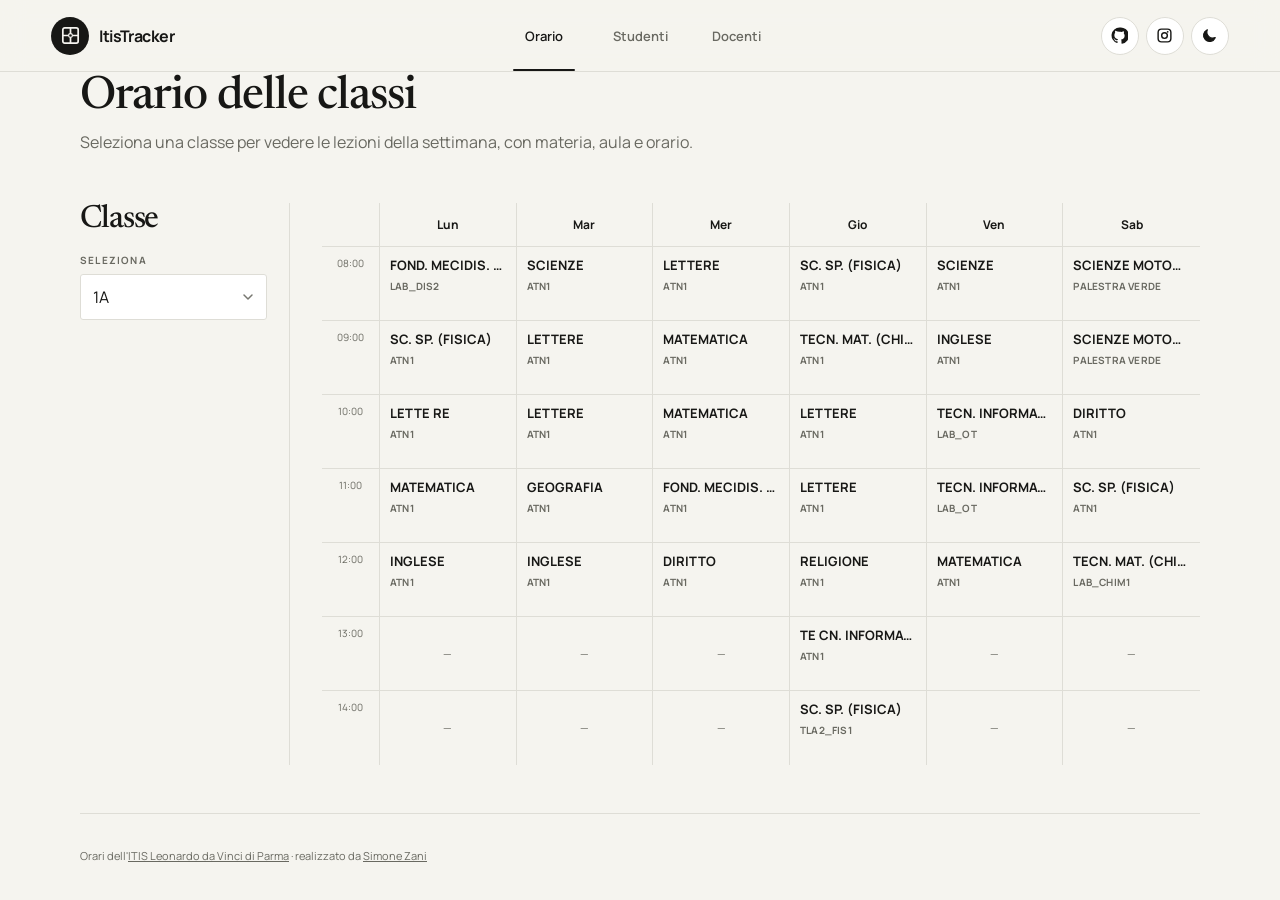
==== index.html @ 4cd71fd3 "Correggi il sito della scuola e ripristina le animazioni" ====
<!doctype html>
<html lang="it">
<head>
  <meta charset="utf-8">
  <meta name="viewport" content="width=device-width, initial-scale=1">
  <meta name="theme-color" content="#f5f4ef">
  <title>ItisTracker — Orari classi ITIS Parma</title>
  <meta name="description" content="ItisTracker: orari online dell'ITIS Leonardo da Vinci di Parma. Consulta l'orario settimanale di qualsiasi classe, con materia, aula e orario.">
  <meta name="keywords" content="ItisTracker, ITIS Parma, ITIS Leonardo da Vinci Parma, orari scolastici Parma, orario classi, studenti, docenti">
  <link rel="canonical" href="https://itis.simocode.xyz/">
  <meta property="og:type" content="website">
  <meta property="og:site_name" content="ItisTracker">
  <meta property="og:locale" content="it_IT">
  <meta property="og:title" content="ItisTracker — Orari classi ITIS Parma">
  <meta property="og:description" content="ItisTracker: orari online dell'ITIS Leonardo da Vinci di Parma. Consulta l'orario settimanale di qualsiasi classe, con materia, aula e orario.">
  <meta property="og:url" content="https://itis.simocode.xyz/">
  <meta name="twitter:card" content="summary">
  <meta name="twitter:title" content="ItisTracker — Orari classi ITIS Parma">
  <meta name="twitter:description" content="ItisTracker: orari online dell'ITIS Leonardo da Vinci di Parma. Consulta l'orario settimanale di qualsiasi classe, con materia, aula e orario.">
  <link rel="preconnect" href="https://fonts.googleapis.com">
  <link rel="preconnect" href="https://fonts.gstatic.com" crossorigin>
  <link href="https://fonts.googleapis.com/css2?family=Manrope:wght@400;500;600;700&family=Newsreader:opsz,wght@6..72,500&display=swap" rel="stylesheet">
  <link rel="icon" href="data:image/svg+xml,%3Csvg xmlns='http://www.w3.org/2000/svg' viewBox='0 0 64 64'%3E%3Crect width='64' height='64' rx='32' fill='%23171715'/%3E%3Crect x='16' y='16' width='32' height='32' rx='4' fill='none' stroke='%23fff' stroke-width='4'/%3E%3Cpath d='M16 32h32M32 16v32' stroke='%23fff' stroke-width='4'/%3E%3Ccircle cx='32' cy='32' r='4' fill='%23171715' stroke='%23fff' stroke-width='3'/%3E%3C/svg%3E">
  <link rel="stylesheet" href="/css/style.css">
  <script type="application/ld+json">{"@context": "https://schema.org", "@type": "WebSite", "name": "ItisTracker", "url": "https://itis.simocode.xyz/", "description": "Orari online dell'ITIS Leonardo da Vinci di Parma: classi, studenti e docenti.", "inLanguage": "it", "publisher": {"@type": "EducationalOrganization", "name": "ITIS Leonardo da Vinci", "address": {"@type": "PostalAddress", "addressLocality": "Parma", "addressCountry": "IT"}}}</script>
</head>
<body data-page="orario">  <header class="masthead">
    <a class="brand" href="/" aria-label="ItisTracker, inizio">
      <span class="brand-mark" aria-hidden="true"><svg viewBox="0 0 24 24" fill="none" aria-hidden="true">
          <rect x="4" y="4" width="16" height="16" rx="2" stroke-width="1.8"/>
          <path d="M4 12h16M12 4v16" stroke-width="1.8"/>
          <circle cx="12" cy="12" r="2" fill="var(--ink)" stroke="var(--bg)" stroke-width="1.2"/>
        </svg></span>
      <span class="brand-name">ItisTracker</span>
    </a>
    <nav class="nav" aria-label="Navigazione principale">
      <a href="/orario/" aria-current="page">Orario</a>
      <a href="/studenti/">Studenti</a>
      <a href="/docenti/">Docenti</a>
    </nav>
    <div class="header-tools">
      <a class="icon-button" href="https://github.com/simossz" target="_blank" rel="noopener noreferrer" aria-label="GitHub simossz" title="GitHub"><svg viewBox="0 0 24 24" aria-hidden="true"><path d="M12 .7a11.3 11.3 0 0 0-3.57 22c.57.1.78-.24.78-.54v-2.1c-3.18.69-3.85-1.35-3.85-1.35-.52-1.32-1.27-1.67-1.27-1.67-1.04-.71.08-.7.08-.7 1.15.08 1.75 1.18 1.75 1.18 1.02 1.75 2.67 1.24 3.32.95.1-.74.4-1.24.72-1.53-2.54-.29-5.21-1.27-5.21-5.65 0-1.25.44-2.27 1.17-3.07-.12-.29-.51-1.45.11-3.02 0 0 .96-.31 3.12 1.17A10.9 10.9 0 0 1 12 6.78c.97 0 1.94.13 2.85.38 2.16-1.48 3.12-1.17 3.12-1.17.62 1.57.23 2.73.11 3.02.73.8 1.17 1.82 1.17 3.07 0 4.39-2.68 5.36-5.23 5.64.41.36.78 1.06.78 2.14v3.17c0 .3.21.65.79.54A11.3 11.3 0 0 0 12 .7Z"/></svg></a>
    <a class="icon-button" href="https://instagram.com/21.simooo" target="_blank" rel="noopener noreferrer" aria-label="Instagram 21.simooo" title="Instagram"><svg viewBox="0 0 24 24" aria-hidden="true"><path d="M7.8 2h8.4A5.8 5.8 0 0 1 22 7.8v8.4a5.8 5.8 0 0 1-5.8 5.8H7.8A5.8 5.8 0 0 1 2 16.2V7.8A5.8 5.8 0 0 1 7.8 2Zm-.2 2A3.6 3.6 0 0 0 4 7.6v8.8A3.6 3.6 0 0 0 7.6 20h8.8a3.6 3.6 0 0 0 3.6-3.6V7.6A3.6 3.6 0 0 0 16.4 4H7.6Zm8.9 1.5a1.25 1.25 0 1 1 0 2.5 1.25 1.25 0 0 1 0-2.5ZM12 7a5 5 0 1 1 0 10 5 5 0 0 1 0-10Zm0 2a3 3 0 1 0 0 6 3 3 0 0 0 0-6Z"/></svg></a>
      <button class="icon-button" id="theme-toggle" type="button" aria-label="Attiva tema scuro" title="Tema">
        <svg class="theme-icon" viewBox="0 0 24 24" fill="none" aria-hidden="true"></svg>
      </button>
    </div>
  </header>
  <div class="mobile-social" aria-label="Social">
    <a class="icon-button" href="https://github.com/simossz" target="_blank" rel="noopener noreferrer" aria-label="GitHub simossz" title="GitHub"><svg viewBox="0 0 24 24" aria-hidden="true"><path d="M12 .7a11.3 11.3 0 0 0-3.57 22c.57.1.78-.24.78-.54v-2.1c-3.18.69-3.85-1.35-3.85-1.35-.52-1.32-1.27-1.67-1.27-1.67-1.04-.71.08-.7.08-.7 1.15.08 1.75 1.18 1.75 1.18 1.02 1.75 2.67 1.24 3.32.95.1-.74.4-1.24.72-1.53-2.54-.29-5.21-1.27-5.21-5.65 0-1.25.44-2.27 1.17-3.07-.12-.29-.51-1.45.11-3.02 0 0 .96-.31 3.12 1.17A10.9 10.9 0 0 1 12 6.78c.97 0 1.94.13 2.85.38 2.16-1.48 3.12-1.17 3.12-1.17.62 1.57.23 2.73.11 3.02.73.8 1.17 1.82 1.17 3.07 0 4.39-2.68 5.36-5.23 5.64.41.36.78 1.06.78 2.14v3.17c0 .3.21.65.79.54A11.3 11.3 0 0 0 12 .7Z"/></svg></a>
    <a class="icon-button" href="https://instagram.com/21.simooo" target="_blank" rel="noopener noreferrer" aria-label="Instagram 21.simooo" title="Instagram"><svg viewBox="0 0 24 24" aria-hidden="true"><path d="M7.8 2h8.4A5.8 5.8 0 0 1 22 7.8v8.4a5.8 5.8 0 0 1-5.8 5.8H7.8A5.8 5.8 0 0 1 2 16.2V7.8A5.8 5.8 0 0 1 7.8 2Zm-.2 2A3.6 3.6 0 0 0 4 7.6v8.8A3.6 3.6 0 0 0 7.6 20h8.8a3.6 3.6 0 0 0 3.6-3.6V7.6A3.6 3.6 0 0 0 16.4 4H7.6Zm8.9 1.5a1.25 1.25 0 1 1 0 2.5 1.25 1.25 0 0 1 0-2.5ZM12 7a5 5 0 1 1 0 10 5 5 0 0 1 0-10Zm0 2a3 3 0 1 0 0 6 3 3 0 0 0 0-6Z"/></svg></a>
  </div>

  <main id="main">
    <section class="page-head">
      <h1>Orario delle classi</h1>
      <p>Seleziona una classe per vedere le lezioni della settimana, con materia, aula e orario.</p>
    </section>
    <section class="view active" id="class-view">
      <div class="workspace">
        <aside class="side">
          <h2>Classe</h2>
          <div class="field"><label for="class-select">Seleziona</label><select id="class-select" disabled><option>Caricamento…</option></select></div>
        </aside>
        <div class="content" id="schedule-wrap"><div class="empty">Caricamento orario…</div></div>
      </div>
    </section>
  </main>

  <footer>
    <span>Orari dell'<a href="https://itis.pr.it/" target="_blank" rel="noopener noreferrer">ITIS Leonardo da Vinci di Parma</a> · realizzato da <a href="https://github.com/simossz" target="_blank" rel="noopener noreferrer">Simone Zani</a></span>
  </footer>
  <script src="/js/app.js"></script>
</body>
</html>
---- css/style.css ----
:root {
      --bg: #f5f4ef;
      --paper: #fff;
      --ink: #171715;
      --muted: #696961;
      --line: #deddd6;
      --soft: #efeee8;
      --accent: #171715;
      --header: rgba(245,244,239,.94);
    }
    [data-theme="dark"] {
      --bg: #191918;
      --paper: #20201e;
      --ink: #f2f1ea;
      --muted: #aaa99f;
      --line: #3f3f3a;
      --soft: #292926;
      --accent: #f2f1ea;
      --header: rgba(25,25,24,.94);
    }
    * { box-sizing: border-box; }
    html {
      scroll-behavior: smooth;
      scrollbar-width: thin;
      scrollbar-color: var(--ink) var(--soft);
    }
    html.theme-changing,
    html.theme-changing *,
    html.theme-changing *::before,
    html.theme-changing *::after {
      transition-duration: .45s !important;
      transition-timing-function: cubic-bezier(.22, 1, .36, 1) !important;
    }
    ::view-transition-old(root),
    ::view-transition-new(root) {
      animation-duration: .45s;
      animation-timing-function: cubic-bezier(.22, 1, .36, 1);
    }
    ::view-transition-old(root) { animation-name: theme-out; }
    ::view-transition-new(root) { animation-name: theme-in; }
    @keyframes theme-out {
      to { opacity: 0; }
    }
    @keyframes theme-in {
      from { opacity: 0; filter: saturate(.9); }
      to { opacity: 1; filter: saturate(1); }
    }
    html::-webkit-scrollbar { width: 10px; height: 10px; }
    html::-webkit-scrollbar-track { background: var(--soft); }
    html::-webkit-scrollbar-thumb {
      min-height: 44px;
      border: 3px solid var(--soft);
      border-radius: 999px;
      background: var(--ink);
    }
    html::-webkit-scrollbar-thumb:hover { background: var(--muted); }
    body {
      min-width: 320px;
      margin: 0;
      background: var(--bg);
      color: var(--ink);
      font-family: "Manrope", "Segoe UI", sans-serif;
    }
    button, input, select { font: inherit; }
    button, select { cursor: pointer; }
    a { color: inherit; }
    :focus-visible { outline: 2px solid var(--accent); outline-offset: 3px; }
    .sr-only {
      position: absolute !important;
      width: 1px;
      height: 1px;
      padding: 0;
      margin: -1px;
      overflow: hidden;
      clip: rect(0, 0, 0, 0);
      white-space: nowrap;
      border: 0;
    }

    .masthead {
      height: 72px;
      display: grid;
      grid-template-columns: 210px 1fr 210px;
      align-items: center;
      padding: 0 clamp(18px, 4vw, 64px);
      border-bottom: 1px solid var(--line);
      background: var(--header);
      position: sticky;
      top: 0;
      z-index: 20;
      backdrop-filter: blur(12px);
    }
    .brand {
      display: inline-flex;
      align-items: center;
      gap: 10px;
      width: fit-content;
      text-decoration: none;
      font-weight: 700;
      letter-spacing: -.035em;
    }
    .brand-mark {
      width: 38px;
      height: 38px;
      display: grid;
      place-items: center;
      border-radius: 50%;
      background: var(--ink);
      color: var(--bg);
      transition: transform .35s cubic-bezier(.22, 1, .36, 1),
                  background-color .35s ease,
                  color .35s ease;
    }
    .brand-mark svg {
      width: 23px;
      height: 23px;
      stroke: var(--bg);
    }
    .brand:hover .brand-mark {
      transform: rotate(-8deg) scale(1.04);
    }
    .nav {
      height: 100%;
      display: flex;
      justify-self: center;
      align-items: stretch;
    }
    .nav a,
    .nav button {
      min-width: 96px;
      border: 0;
      background: transparent;
      color: var(--muted);
      font-size: 13px;
      font-weight: 600;
      position: relative;
      transition: color .24s ease,
                  background .24s ease,
                  transform .24s cubic-bezier(.22, 1, .36, 1);
    }
    .nav a {
      display: flex;
      align-items: center;
      justify-content: center;
      text-decoration: none;
    }
    .nav a::after,
    .nav button::after {
      content: "";
      position: absolute;
      left: 18%;
      right: 18%;
      bottom: 0;
      height: 2px;
      border-radius: 999px;
      background: var(--accent);
      transform: scaleX(0);
      transform-origin: center;
      transition: transform .32s cubic-bezier(.22, 1, .36, 1);
    }
    .nav a:hover,
    .nav button:hover {
      color: var(--ink);
      background: var(--soft);
      transform: translateY(-1px);
    }
    .nav a[aria-current="page"],
    .nav button.active {
      color: var(--ink);
    }
    .nav a[aria-current="page"]::after,
    .nav button.active::after {
      transform: scaleX(1);
    }
    .header-tools {
      justify-self: end;
      display: flex;
      gap: 7px;
    }
    .mobile-social { display: none; }
    .icon-button {
      width: 38px;
      height: 38px;
      display: grid;
      place-items: center;
      border: 1px solid var(--line);
      border-radius: 50%;
      background: var(--paper);
      color: var(--ink);
      text-decoration: none;
      transition: transform .18s ease, border-color .18s ease;
    }
    .icon-button:hover { transform: translateY(-2px); border-color: var(--ink); }
    .icon-button svg { width: 17px; height: 17px; fill: currentColor; }
    #theme-toggle {
      overflow: hidden;
      font-size: 16px;
      transition: background-color .35s ease,
                  border-color .35s ease,
                  color .35s ease;
    }
    [data-theme="dark"] body { color-scheme: dark; }
    [data-theme="dark"] .nav a[aria-current="page"],
    [data-theme="dark"] .nav button.active { background: var(--soft); }
    [data-theme="dark"] select {
      background-image: url("data:image/svg+xml,%3Csvg xmlns='http://www.w3.org/2000/svg' width='12' height='12' viewBox='0 0 12 12'%3E%3Cpath d='M2 4l4 4 4-4' fill='none' stroke='%23aaa99f' stroke-width='1.5' stroke-linecap='round' stroke-linejoin='round'/%3E%3C/svg%3E");
    }

    main {
      width: min(1120px, calc(100% - 48px));
      margin: 0 auto;
    }
    .intro {
      display: none;
    }
    .intro-kicker {
      color: var(--muted);
      font-size: 11px;
      font-weight: 700;
      letter-spacing: .14em;
      text-transform: uppercase;
    }
    h1 {
      margin: 6px 0 0;
      font-family: "Newsreader", Georgia, serif;
      font-size: clamp(46px, 7vw, 72px);
      line-height: .92;
      letter-spacing: -.055em;
      font-weight: 500;
    }

    .view { display: none; }
    .view.active {
      display: block;
      animation: view-in .42s cubic-bezier(.22, 1, .36, 1) both;
    }
    @keyframes view-in {
      from { opacity: 0; transform: translateY(10px); }
      to { opacity: 1; transform: translateY(0); }
    }
    .workspace {
      display: grid;
      grid-template-columns: 210px minmax(0, 1fr);
      gap: 32px;
      min-height: 480px;
      padding: 26px 0 48px;
    }
    .side {
      border-right: 1px solid var(--line);
      padding-right: 22px;
    }
    .side h2 {
      margin: 0 0 18px;
      font-family: "Newsreader", Georgia, serif;
      font-size: 32px;
      line-height: 1;
      font-weight: 500;
      letter-spacing: -.035em;
    }
    .field label {
      display: block;
      margin-bottom: 7px;
      color: var(--muted);
      font-size: 10px;
      font-weight: 700;
      letter-spacing: .12em;
      text-transform: uppercase;
    }
    select, input {
      width: 100%;
      height: 46px;
      border: 1px solid var(--line);
      border-radius: 3px;
      background: var(--paper);
      color: var(--ink);
      padding: 0 12px;
      outline: none;
    }
    select {
      appearance: none;
      -webkit-appearance: none;
      padding-right: 38px;
      background-image: url("data:image/svg+xml,%3Csvg xmlns='http://www.w3.org/2000/svg' width='12' height='12' viewBox='0 0 12 12'%3E%3Cpath d='M2 4l4 4 4-4' fill='none' stroke='%23777770' stroke-width='1.5' stroke-linecap='round' stroke-linejoin='round'/%3E%3C/svg%3E");
      background-repeat: no-repeat;
      background-position: right 12px center;
    }
    select:focus, input:focus { border-color: var(--ink); }
    select, input {
      transition: border-color .22s ease,
                  background-color .22s ease,
                  transform .22s cubic-bezier(.22, 1, .36, 1);
    }
    select:focus, input:focus {
      transform: translateY(-1px);
    }
    .content { min-width: 0; }

    .calendar-scroll {
      overflow-x: auto;
      background: transparent;
      scrollbar-width: none;
      -ms-overflow-style: none;
    }
    .calendar-scroll::-webkit-scrollbar { display: none; }
    .results::-webkit-scrollbar,
    .nav::-webkit-scrollbar { width: 8px; height: 8px; }
    .results::-webkit-scrollbar-track,
    .nav::-webkit-scrollbar-track { background: transparent; }
    .results::-webkit-scrollbar-thumb,
    .nav::-webkit-scrollbar-thumb {
      border: 2px solid transparent;
      border-radius: 999px;
      background: var(--ink);
      background-clip: padding-box;
    }
    .calendar-grid {
      min-width: 760px;
      display: grid;
      grid-template-columns: 58px repeat(6, minmax(116px, 1fr));
      --hour-height: 74px;
    }
    .calendar-head, .time-label, .calendar-cell {
      border-right: 1px solid var(--line);
      border-bottom: 1px solid var(--line);
    }
    .calendar-grid > :nth-child(7n) { border-right: 0; }
    .calendar-grid > :nth-last-child(-n + 7) { border-bottom: 0; }
    .calendar-head {
      min-height: 44px;
      display: grid;
      place-items: center;
      background: transparent;
      font-size: 12px;
      font-weight: 700;
    }
    .time-label {
      height: var(--hour-height);
      display: grid;
      place-items: start center;
      padding-top: 9px;
      color: var(--muted);
      font-size: 10px;
    }
    .calendar-cell {
      height: var(--hour-height);
      padding: 4px;
      position: relative;
      background: transparent;
    }
    .lesson {
      height: 100%;
      min-height: 66px;
      min-width: 0;
      display: flex;
      flex-direction: column;
      justify-content: flex-start;
      gap: 7px;
      padding: 7px 6px;
      border: 0;
      background: transparent;
      font-size: 11px;
      position: relative;
      cursor: default;
      animation: lesson-in .38s cubic-bezier(.22, 1, .36, 1) both;
    }
    @keyframes lesson-in {
      from { opacity: 0; transform: translateY(4px); }
      to { opacity: 1; transform: translateY(0); }
    }
    .lesson strong,
    .lesson small {
      display: block;
      min-width: 0;
      max-width: 100%;
      overflow: hidden;
      text-overflow: ellipsis;
      white-space: nowrap;
    }
    .lesson strong { font-size: 13px; line-height: 1.12; }
    .lesson small {
      color: var(--muted);
      font-size: 10px;
      font-weight: 700;
      letter-spacing: .02em;
    }
    .lesson span { margin-top: auto; color: var(--ink); font-size: 10px; opacity: .78; }
    .calendar-cell.empty-cell {
      display: grid;
      place-items: center;
      color: var(--muted);
      font-size: 11px;
    }
    .lesson::after {
      content: attr(data-detail);
      position: absolute;
      left: 50%;
      bottom: calc(100% + 8px);
      z-index: 20;
      width: max-content;
      max-width: 220px;
      transform: translate(-50%, 4px);
      border: 1px solid var(--line);
      border-radius: 3px;
      background: var(--ink);
      color: var(--bg);
      padding: 7px 9px;
      font-size: 10px;
      line-height: 1.35;
      text-align: center;
      opacity: 0;
      visibility: hidden;
      pointer-events: none;
      transition: opacity .16s ease, transform .16s ease, visibility .16s ease;
    }
    .lesson:hover::after,
    .lesson:focus-visible::after {
      opacity: 1;
      visibility: visible;
      transform: translate(-50%, 0);
    }

    .results {
      max-height: 520px;
      overflow-y: auto;
      border-top: 1px solid var(--line);
      scrollbar-width: thin;
      scrollbar-color: var(--ink) transparent;
    }
    .result-row {
      width: 100%;
      min-height: 54px;
      display: flex;
      align-items: center;
      justify-content: space-between;
      border: 0;
      border-bottom: 1px solid var(--line);
      background: transparent;
      color: var(--ink);
      padding: 8px 10px;
      text-align: left;
      transition: background .2s ease,
                  padding .28s cubic-bezier(.22, 1, .36, 1),
                  transform .28s cubic-bezier(.22, 1, .36, 1);
    }
    .result-row:hover, .result-row.active {
      background: var(--soft);
      padding-left: 16px;
      transform: translateX(2px);
    }
    .result-row small { color: var(--muted); font-size: 10px; }
    .result-row.result-enter {
      animation: result-in .32s cubic-bezier(.22, 1, .36, 1) both;
    }
    @keyframes result-in {
      from { opacity: 0; transform: translateX(-6px); }
      to { opacity: 1; transform: translateX(0); }
    }
    .empty { padding: 20px 10px; color: var(--muted); font-size: 13px; }
    .detail { margin-top: 20px; }
    .detail-head {
      display: grid;
      grid-template-columns: minmax(0, 1fr) auto auto;
      align-items: center;
      gap: 16px;
      padding-bottom: 12px;
      border-bottom: 1px solid var(--line);
    }
    .detail-head strong {
      font-family: "Newsreader", Georgia, serif;
      font-size: 30px;
      font-weight: 500;
    }
    .detail-head span { color: var(--muted); font-size: 12px; }
    .class-roster-toggle {
      border: 1px solid var(--line);
      border-radius: 3px;
      background: var(--paper);
      color: var(--ink);
      padding: 8px 10px;
      font-size: 11px;
      transition: background .2s ease, border-color .2s ease;
    }
    .student-roster-action {
      display: flex;
      justify-content: flex-end;
      margin-bottom: 14px;
    }
    .class-roster-toggle:hover {
      border-color: var(--ink);
      background: var(--soft);
    }
    .detail-body {
      padding-top: 14px;
      animation: detail-reveal .28s cubic-bezier(.22, 1, .36, 1) both;
    }
    @keyframes detail-reveal {
      from { opacity: 0; transform: translateY(5px); }
      to { opacity: 1; transform: translateY(0); }
    }
    .detail-body img { width: 100%; height: auto; }
    .class-roster {
      margin-bottom: 24px;
      padding: 16px;
      border: 1px solid var(--line);
      background: var(--paper);
    }
    .class-roster-head {
      display: flex;
      align-items: baseline;
      justify-content: space-between;
      gap: 12px;
      margin-bottom: 12px;
    }
    .class-roster-head strong {
      font-size: 13px;
      letter-spacing: .01em;
    }
    .class-roster-head span {
      color: var(--muted);
      font-size: 11px;
    }
    .class-roster-list {
      display: grid;
      grid-template-columns: repeat(auto-fit, minmax(180px, 1fr));
      gap: 1px 18px;
      margin: 0;
      padding: 0;
      list-style: none;
    }
    .class-roster-list li {
      padding: 8px 0;
      border-top: 1px solid var(--line);
      font-size: 12px;
    }

    .stats-grid {
      display: grid;
      grid-template-columns: repeat(4, 1fr);
      gap: 1px;
      background: var(--line);
      border: 1px solid var(--line);
    }
    .stat {
      min-height: 150px;
      display: flex;
      flex-direction: column;
      justify-content: space-between;
      background: var(--paper);
      padding: 18px;
    }
    .stat strong {
      font-family: "Newsreader", Georgia, serif;
      font-size: 48px;
      line-height: 1;
      font-weight: 500;
    }
    .stat span { color: var(--muted); font-size: 11px; }

    footer {
      width: min(1120px, calc(100% - 48px));
      min-height: 84px;
      margin: 0 auto;
      display: flex;
      align-items: center;
      justify-content: space-between;
      border-top: 1px solid var(--line);
      color: var(--muted);
      font-size: 11px;
    }

    @media (max-width: 850px) {
      .masthead {
        height: 68px;
        min-height: 68px;
        grid-template-columns: 44px minmax(0, 1fr) 44px;
        gap: 4px;
        padding: 8px 12px;
        backdrop-filter: none;
      }
      .brand { justify-self: start; }
      .brand-name { display: none; }
      .nav {
        grid-row: 1;
        grid-column: 2;
        height: 52px;
        width: 100%;
        justify-self: center;
        justify-content: center;
      }
      .nav a,
      .nav button {
        min-width: 0;
        width: auto;
        flex: 1 1 0;
        height: 52px;
        padding-inline: 4px;
        white-space: nowrap;
      }
      .header-tools {
        grid-row: 1;
        grid-column: 3;
        gap: 0;
      }
      .header-tools a.icon-button { display: none; }
      .mobile-social {
        position: fixed;
        right: 12px;
        bottom: 12px;
        z-index: 30;
        display: flex;
        flex-direction: row;
        gap: 6px;
      }
      #theme-toggle { width: 38px; height: 38px; }
      main, footer { width: calc(100% - 32px); }
      .workspace { grid-template-columns: 1fr; gap: 18px; }
      .side {
        min-height: 0;
        border-right: 0;
        border-bottom: 1px solid var(--line);
        padding: 0 0 18px;
      }
      .calendar-grid {
        min-width: 660px;
        grid-template-columns: 52px repeat(6, minmax(101px, 1fr));
      }
      .lesson {
        gap: 5px;
        padding-inline: 5px;
      }
      .lesson strong {
        font-size: 12px;
      }
      .detail-head {
        grid-template-columns: minmax(0, 1fr) auto;
      }
      .detail-head .class-roster-toggle {
        grid-row: 2;
        justify-self: start;
      }
      .detail-head span {
        grid-row: 2;
        justify-self: end;
      }
      .stats-grid { grid-template-columns: 1fr 1fr; }
    }
    @media (max-width: 520px) {
      main, footer { width: calc(100% - 24px); }
      .masthead { padding-inline: 12px; }
      .intro { display: none; }
      .nav a,
      .nav button { min-width: 82px; padding-inline: 8px; font-size: 12px; }
      .stat { min-height: 120px; }
      .stat strong { font-size: 38px; }
      footer { align-items: flex-start; flex-direction: column; justify-content: center; gap: 6px; }
    }
    @media (prefers-reduced-motion: reduce) {
      *, *::before, *::after {
        scroll-behavior: auto !important;
        animation-duration: .01ms !important;
        transition-duration: .01ms !important;
      }
      ::view-transition-old(root),
      ::view-transition-new(root) {
        animation-duration: .01ms !important;
      }
    }

  .page-head { margin: 0 0 24px; animation: view-in .42s cubic-bezier(.22, 1, .36, 1) both; }
  .page-head h1 { margin: 0 0 8px; font-family: Newsreader, Georgia, serif; font-size: clamp(30px, 4vw, 46px); line-height: 1.1; letter-spacing: -.02em; }
  .page-head p { margin: 0; color: var(--muted); max-width: 68ch; }
  .person-link { margin-left: 12px; font-size: 12px; color: var(--ink); text-underline-offset: 4px; }

  .free-summary { margin: 0 0 18px; font-size: 15px; }
  .free-summary strong { font-family: Newsreader, Georgia, serif; font-size: 40px; margin-right: 8px; }
  .free-grid { display: flex; flex-wrap: wrap; gap: 8px; margin: 10px 0 0; }
  .room-chip {
    display: inline-block;
    padding: 8px 12px;
    border: 1px solid var(--line);
    background: var(--soft);
    font-size: 13px;
    letter-spacing: .02em;
  }
  .occupied-chip { opacity: .55; text-decoration: line-through; }
  .occupied { margin-top: 22px; border-top: 1px solid var(--line); padding-top: 14px; }
  .occupied summary { cursor: pointer; color: var(--muted); font-size: 13px; }
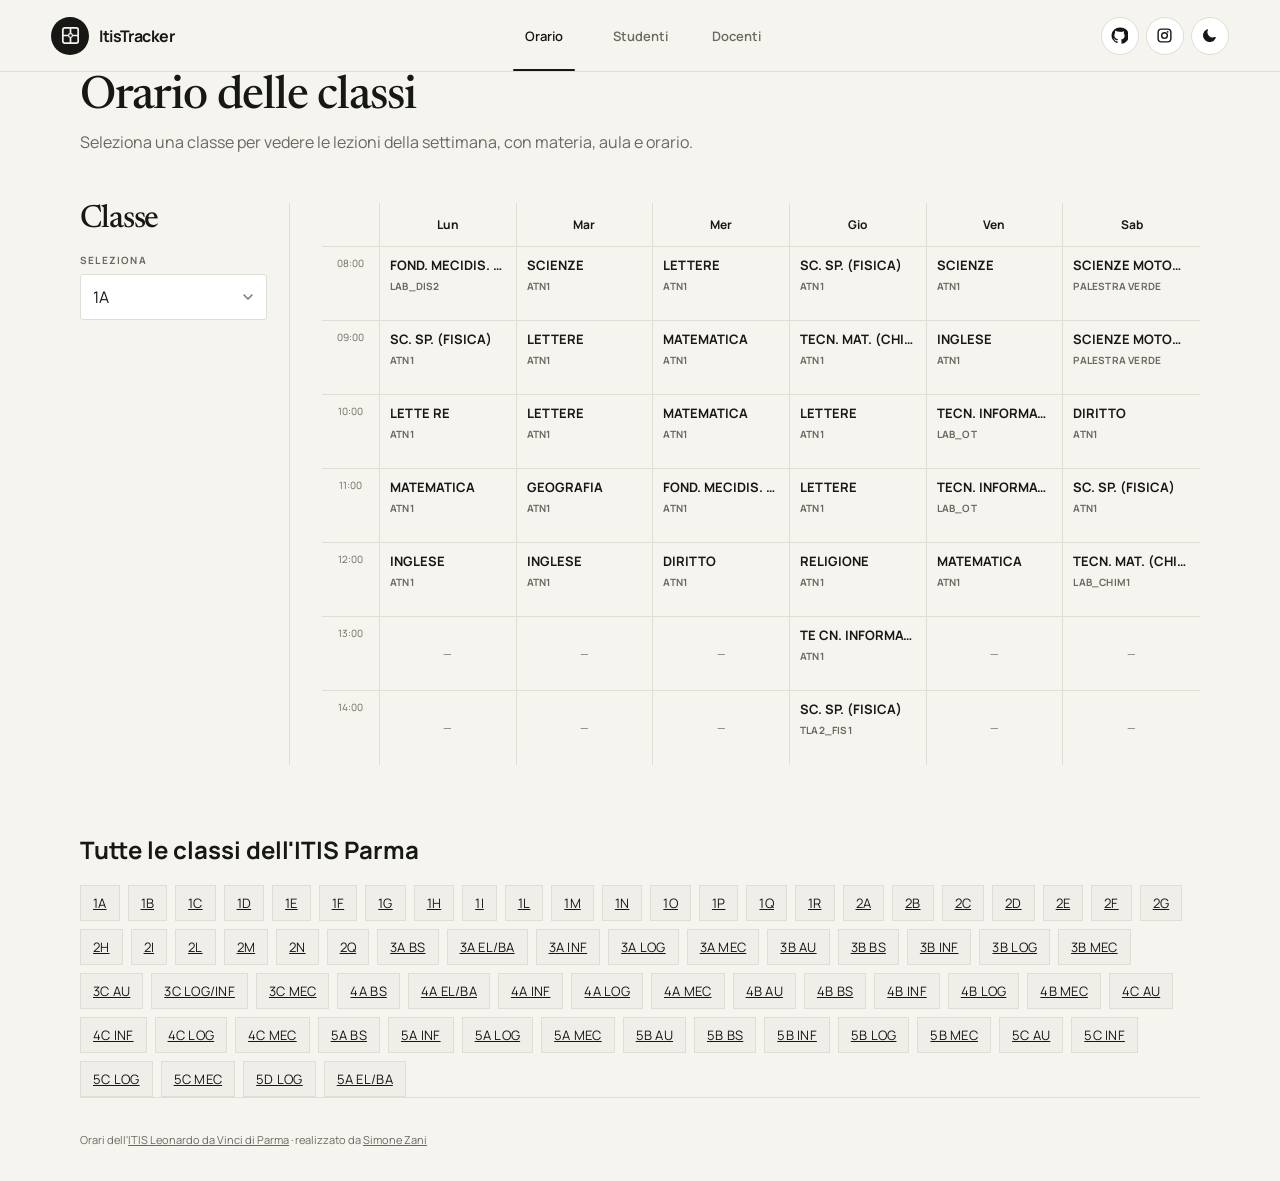
==== commit 04680e9b: "Crea pagine statiche per classi e rafforza la SEO" ====
--- a/index.html
+++ b/index.html
@@ -6,6 +6,7 @@
   <meta name="theme-color" content="#f5f4ef">
   <title>ItisTracker — Orari classi ITIS Parma</title>
   <meta name="description" content="ItisTracker: orari online dell'ITIS Leonardo da Vinci di Parma. Consulta l'orario settimanale di qualsiasi classe, con materia, aula e orario.">
+  <meta name="robots" content="index, follow">
   <meta name="keywords" content="ItisTracker, ITIS Parma, ITIS Leonardo da Vinci Parma, orari scolastici Parma, orario classi, studenti, docenti">
   <link rel="canonical" href="https://itis.simocode.xyz/">
   <meta property="og:type" content="website">
@@ -22,7 +23,8 @@
   <link href="https://fonts.googleapis.com/css2?family=Manrope:wght@400;500;600;700&family=Newsreader:opsz,wght@6..72,500&display=swap" rel="stylesheet">
   <link rel="icon" href="data:image/svg+xml,%3Csvg xmlns='http://www.w3.org/2000/svg' viewBox='0 0 64 64'%3E%3Crect width='64' height='64' rx='32' fill='%23171715'/%3E%3Crect x='16' y='16' width='32' height='32' rx='4' fill='none' stroke='%23fff' stroke-width='4'/%3E%3Cpath d='M16 32h32M32 16v32' stroke='%23fff' stroke-width='4'/%3E%3Ccircle cx='32' cy='32' r='4' fill='%23171715' stroke='%23fff' stroke-width='3'/%3E%3C/svg%3E">
   <link rel="stylesheet" href="/css/style.css">
-  <script type="application/ld+json">{"@context": "https://schema.org", "@type": "WebSite", "name": "ItisTracker", "url": "https://itis.simocode.xyz/", "description": "Orari online dell'ITIS Leonardo da Vinci di Parma: classi, studenti e docenti.", "inLanguage": "it", "publisher": {"@type": "EducationalOrganization", "name": "ITIS Leonardo da Vinci", "address": {"@type": "PostalAddress", "addressLocality": "Parma", "addressCountry": "IT"}}}</script>
+  <script type="application/ld+json">{"@context": "https://schema.org", "@type": "WebSite", "name": "ItisTracker", "url": "https://itis.simocode.xyz/", "description": "Orari online dell'ITIS Leonardo da Vinci di Parma: classi, studenti e docenti.", "inLanguage": "it", "publisher": {"@type": "EducationalOrganization", "name": "ITIS Leonardo da Vinci", "address": {"@type": "PostalAddress", "addressLocality": "Parma", "addressCountry": "IT"}}, "potentialAction": {"@type": "SearchAction", "target": "https://itis.simocode.xyz/studenti/?q={search_term_string}", "query-input": "required name=search_term_string"}}</script>
+  <script type="application/ld+json">{"@context": "https://schema.org", "@type": "FAQPage", "mainEntity": [{"@type": "Question", "name": "Come vedo l'orario di una classe dell'ITIS di Parma?", "acceptedAnswer": {"@type": "Answer", "text": "Apri ItisTracker, scegli la classe dal menu e visualizza l'orario settimanale con materie, aule e orari."}}, {"@type": "Question", "name": "Posso cercare uno studente o un docente dell'ITIS Parma?", "acceptedAnswer": {"@type": "Answer", "text": "Sì: usa la pagina Studenti o Docenti, scrivi almeno due lettere e seleziona il nome per vedere l'orario."}}, {"@type": "Question", "name": "Dove si trova l'ITIS Leonardo da Vinci di Parma?", "acceptedAnswer": {"@type": "Answer", "text": "L'ITIS Leonardo da Vinci si trova a Parma. Il sito ufficiale è itis.pr.it."}}]}</script>
 </head>
 <body data-page="orario">  <header class="masthead">
     <a class="brand" href="/" aria-label="ItisTracker, inizio">
@@ -65,6 +67,10 @@
         <div class="content" id="schedule-wrap"><div class="empty">Caricamento orario…</div></div>
       </div>
     </section>
+    <section class="class-links">
+      <h2>Tutte le classi dell'ITIS Parma</h2>
+      <div class="free-grid"><a class="room-chip" href="/orario/1a/">1A</a> <a class="room-chip" href="/orario/1b/">1B</a> <a class="room-chip" href="/orario/1c/">1C</a> <a class="room-chip" href="/orario/1d/">1D</a> <a class="room-chip" href="/orario/1e/">1E</a> <a class="room-chip" href="/orario/1f/">1F</a> <a class="room-chip" href="/orario/1g/">1G</a> <a class="room-chip" href="/orario/1h/">1H</a> <a class="room-chip" href="/orario/1i/">1I</a> <a class="room-chip" href="/orario/1l/">1L</a> <a class="room-chip" href="/orario/1m/">1M</a> <a class="room-chip" href="/orario/1n/">1N</a> <a class="room-chip" href="/orario/1o/">1O</a> <a class="room-chip" href="/orario/1p/">1P</a> <a class="room-chip" href="/orario/1q/">1Q</a> <a class="room-chip" href="/orario/1r/">1R</a> <a class="room-chip" href="/orario/2a/">2A</a> <a class="room-chip" href="/orario/2b/">2B</a> <a class="room-chip" href="/orario/2c/">2C</a> <a class="room-chip" href="/orario/2d/">2D</a> <a class="room-chip" href="/orario/2e/">2E</a> <a class="room-chip" href="/orario/2f/">2F</a> <a class="room-chip" href="/orario/2g/">2G</a> <a class="room-chip" href="/orario/2h/">2H</a> <a class="room-chip" href="/orario/2i/">2I</a> <a class="room-chip" href="/orario/2l/">2L</a> <a class="room-chip" href="/orario/2m/">2M</a> <a class="room-chip" href="/orario/2n/">2N</a> <a class="room-chip" href="/orario/2q/">2Q</a> <a class="room-chip" href="/orario/3a-bs/">3A BS</a> <a class="room-chip" href="/orario/3a-el-ba/">3A EL/BA</a> <a class="room-chip" href="/orario/3a-inf/">3A INF</a> <a class="room-chip" href="/orario/3a-log/">3A LOG</a> <a class="room-chip" href="/orario/3a-mec/">3A MEC</a> <a class="room-chip" href="/orario/3b-au/">3B AU</a> <a class="room-chip" href="/orario/3b-bs/">3B BS</a> <a class="room-chip" href="/orario/3b-inf/">3B INF</a> <a class="room-chip" href="/orario/3b-log/">3B LOG</a> <a class="room-chip" href="/orario/3b-mec/">3B MEC</a> <a class="room-chip" href="/orario/3c-au/">3C AU</a> <a class="room-chip" href="/orario/3c-log-inf/">3C LOG/INF</a> <a class="room-chip" href="/orario/3c-mec/">3C MEC</a> <a class="room-chip" href="/orario/4a-bs/">4A BS</a> <a class="room-chip" href="/orario/4a-el-ba/">4A EL/BA</a> <a class="room-chip" href="/orario/4a-inf/">4A INF</a> <a class="room-chip" href="/orario/4a-log/">4A LOG</a> <a class="room-chip" href="/orario/4a-mec/">4A MEC</a> <a class="room-chip" href="/orario/4b-au/">4B AU</a> <a class="room-chip" href="/orario/4b-bs/">4B BS</a> <a class="room-chip" href="/orario/4b-inf/">4B INF</a> <a class="room-chip" href="/orario/4b-log/">4B LOG</a> <a class="room-chip" href="/orario/4b-mec/">4B MEC</a> <a class="room-chip" href="/orario/4c-au/">4C AU</a> <a class="room-chip" href="/orario/4c-inf/">4C INF</a> <a class="room-chip" href="/orario/4c-log/">4C LOG</a> <a class="room-chip" href="/orario/4c-mec/">4C MEC</a> <a class="room-chip" href="/orario/5a-bs/">5A BS</a> <a class="room-chip" href="/orario/5a-inf/">5A INF</a> <a class="room-chip" href="/orario/5a-log/">5A LOG</a> <a class="room-chip" href="/orario/5a-mec/">5A MEC</a> <a class="room-chip" href="/orario/5b-au/">5B AU</a> <a class="room-chip" href="/orario/5b-bs/">5B BS</a> <a class="room-chip" href="/orario/5b-inf/">5B INF</a> <a class="room-chip" href="/orario/5b-log/">5B LOG</a> <a class="room-chip" href="/orario/5b-mec/">5B MEC</a> <a class="room-chip" href="/orario/5c-au/">5C AU</a> <a class="room-chip" href="/orario/5c-inf/">5C INF</a> <a class="room-chip" href="/orario/5c-log/">5C LOG</a> <a class="room-chip" href="/orario/5c-mec/">5C MEC</a> <a class="room-chip" href="/orario/5d-log/">5D LOG</a> <a class="room-chip" href="/orario/5a-el-ba/">5A EL/BA</a></div>
+    </section>
   </main>
 
   <footer>
--- a/css/style.css
+++ b/css/style.css
@@ -438,6 +438,8 @@
       color: var(--ink);
       padding: 8px 10px;
       text-align: left;
+      text-decoration: none;
+      cursor: pointer;
       transition: background .2s ease,
                   padding .28s cubic-bezier(.22, 1, .36, 1),
                   transform .28s cubic-bezier(.22, 1, .36, 1);
@@ -670,6 +672,18 @@
   .page-head h1 { margin: 0 0 8px; font-family: Newsreader, Georgia, serif; font-size: clamp(30px, 4vw, 46px); line-height: 1.1; letter-spacing: -.02em; }
   .page-head p { margin: 0; color: var(--muted); max-width: 68ch; }
   .person-link { margin-left: 12px; font-size: 12px; color: var(--ink); text-underline-offset: 4px; }
+
+  .breadcrumb { color: var(--muted); font-size: 12px; margin-bottom: 14px; }
+  .breadcrumb a { color: var(--muted); text-underline-offset: 3px; }
+  .seo-table { width: 100%; border-collapse: collapse; font-size: 12px; }
+  .seo-table th, .seo-table td { border: 1px solid var(--line); padding: 8px; text-align: left; vertical-align: top; }
+  .seo-table thead th { background: var(--soft); font-weight: 600; }
+  .seo-table tbody th { color: var(--muted); font-weight: 500; white-space: nowrap; }
+  .seo-table small { color: var(--muted); }
+  .stat { margin: 0 0 14px; }
+  .stat strong { display: block; font-family: Newsreader, Georgia, serif; font-size: 28px; line-height: 1; }
+  .muted-small { color: var(--muted); font-size: 12px; line-height: 1.6; }
+  .side h3 { margin: 20px 0 6px; font-size: 13px; }
 
   .free-summary { margin: 0 0 18px; font-size: 15px; }
   .free-summary strong { font-family: Newsreader, Georgia, serif; font-size: 40px; margin-right: 8px; }
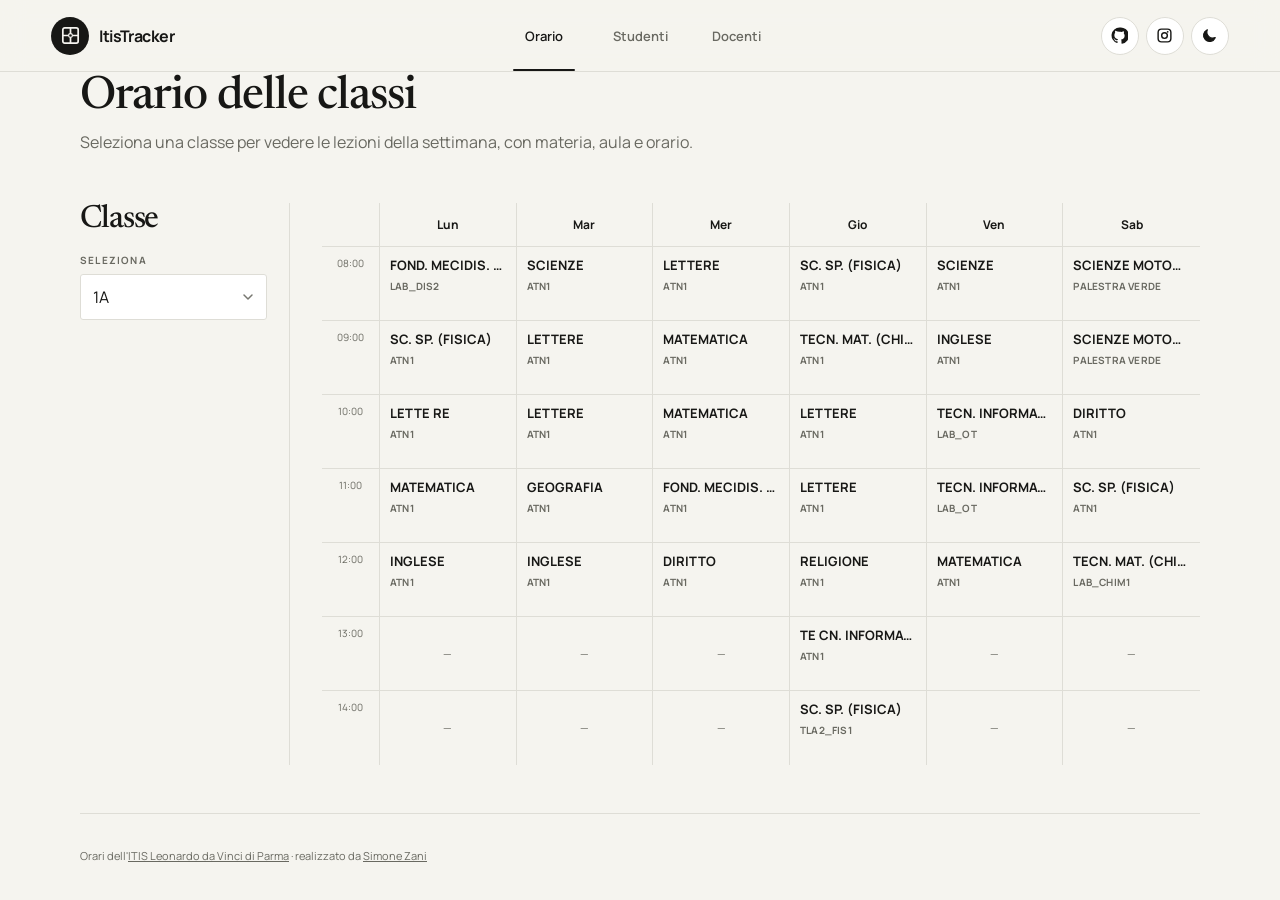
==== commit dfb9b48a: "Ogni orario apre la sua pagina e tolgo le liste di classi" ====
--- a/index.html
+++ b/index.html
@@ -67,10 +67,6 @@
         <div class="content" id="schedule-wrap"><div class="empty">Caricamento orario…</div></div>
       </div>
     </section>
-    <section class="class-links">
-      <h2>Tutte le classi dell'ITIS Parma</h2>
-      <div class="free-grid"><a class="room-chip" href="/orario/1a/">1A</a> <a class="room-chip" href="/orario/1b/">1B</a> <a class="room-chip" href="/orario/1c/">1C</a> <a class="room-chip" href="/orario/1d/">1D</a> <a class="room-chip" href="/orario/1e/">1E</a> <a class="room-chip" href="/orario/1f/">1F</a> <a class="room-chip" href="/orario/1g/">1G</a> <a class="room-chip" href="/orario/1h/">1H</a> <a class="room-chip" href="/orario/1i/">1I</a> <a class="room-chip" href="/orario/1l/">1L</a> <a class="room-chip" href="/orario/1m/">1M</a> <a class="room-chip" href="/orario/1n/">1N</a> <a class="room-chip" href="/orario/1o/">1O</a> <a class="room-chip" href="/orario/1p/">1P</a> <a class="room-chip" href="/orario/1q/">1Q</a> <a class="room-chip" href="/orario/1r/">1R</a> <a class="room-chip" href="/orario/2a/">2A</a> <a class="room-chip" href="/orario/2b/">2B</a> <a class="room-chip" href="/orario/2c/">2C</a> <a class="room-chip" href="/orario/2d/">2D</a> <a class="room-chip" href="/orario/2e/">2E</a> <a class="room-chip" href="/orario/2f/">2F</a> <a class="room-chip" href="/orario/2g/">2G</a> <a class="room-chip" href="/orario/2h/">2H</a> <a class="room-chip" href="/orario/2i/">2I</a> <a class="room-chip" href="/orario/2l/">2L</a> <a class="room-chip" href="/orario/2m/">2M</a> <a class="room-chip" href="/orario/2n/">2N</a> <a class="room-chip" href="/orario/2q/">2Q</a> <a class="room-chip" href="/orario/3a-bs/">3A BS</a> <a class="room-chip" href="/orario/3a-el-ba/">3A EL/BA</a> <a class="room-chip" href="/orario/3a-inf/">3A INF</a> <a class="room-chip" href="/orario/3a-log/">3A LOG</a> <a class="room-chip" href="/orario/3a-mec/">3A MEC</a> <a class="room-chip" href="/orario/3b-au/">3B AU</a> <a class="room-chip" href="/orario/3b-bs/">3B BS</a> <a class="room-chip" href="/orario/3b-inf/">3B INF</a> <a class="room-chip" href="/orario/3b-log/">3B LOG</a> <a class="room-chip" href="/orario/3b-mec/">3B MEC</a> <a class="room-chip" href="/orario/3c-au/">3C AU</a> <a class="room-chip" href="/orario/3c-log-inf/">3C LOG/INF</a> <a class="room-chip" href="/orario/3c-mec/">3C MEC</a> <a class="room-chip" href="/orario/4a-bs/">4A BS</a> <a class="room-chip" href="/orario/4a-el-ba/">4A EL/BA</a> <a class="room-chip" href="/orario/4a-inf/">4A INF</a> <a class="room-chip" href="/orario/4a-log/">4A LOG</a> <a class="room-chip" href="/orario/4a-mec/">4A MEC</a> <a class="room-chip" href="/orario/4b-au/">4B AU</a> <a class="room-chip" href="/orario/4b-bs/">4B BS</a> <a class="room-chip" href="/orario/4b-inf/">4B INF</a> <a class="room-chip" href="/orario/4b-log/">4B LOG</a> <a class="room-chip" href="/orario/4b-mec/">4B MEC</a> <a class="room-chip" href="/orario/4c-au/">4C AU</a> <a class="room-chip" href="/orario/4c-inf/">4C INF</a> <a class="room-chip" href="/orario/4c-log/">4C LOG</a> <a class="room-chip" href="/orario/4c-mec/">4C MEC</a> <a class="room-chip" href="/orario/5a-bs/">5A BS</a> <a class="room-chip" href="/orario/5a-inf/">5A INF</a> <a class="room-chip" href="/orario/5a-log/">5A LOG</a> <a class="room-chip" href="/orario/5a-mec/">5A MEC</a> <a class="room-chip" href="/orario/5b-au/">5B AU</a> <a class="room-chip" href="/orario/5b-bs/">5B BS</a> <a class="room-chip" href="/orario/5b-inf/">5B INF</a> <a class="room-chip" href="/orario/5b-log/">5B LOG</a> <a class="room-chip" href="/orario/5b-mec/">5B MEC</a> <a class="room-chip" href="/orario/5c-au/">5C AU</a> <a class="room-chip" href="/orario/5c-inf/">5C INF</a> <a class="room-chip" href="/orario/5c-log/">5C LOG</a> <a class="room-chip" href="/orario/5c-mec/">5C MEC</a> <a class="room-chip" href="/orario/5d-log/">5D LOG</a> <a class="room-chip" href="/orario/5a-el-ba/">5A EL/BA</a></div>
-    </section>
   </main>
 
   <footer>
--- a/css/style.css
+++ b/css/style.css
@@ -684,6 +684,9 @@
   .stat strong { display: block; font-family: Newsreader, Georgia, serif; font-size: 28px; line-height: 1; }
   .muted-small { color: var(--muted); font-size: 12px; line-height: 1.6; }
   .side h3 { margin: 20px 0 6px; font-size: 13px; }
+  .class-content { min-width: 0; }
+  .class-meta { color: var(--muted); font-size: 12px; margin: 14px 0 30px; }
+  .class-content h2 { font-family: Newsreader, Georgia, serif; font-size: 20px; margin: 0 0 12px; }
 
   .free-summary { margin: 0 0 18px; font-size: 15px; }
   .free-summary strong { font-family: Newsreader, Georgia, serif; font-size: 40px; margin-right: 8px; }
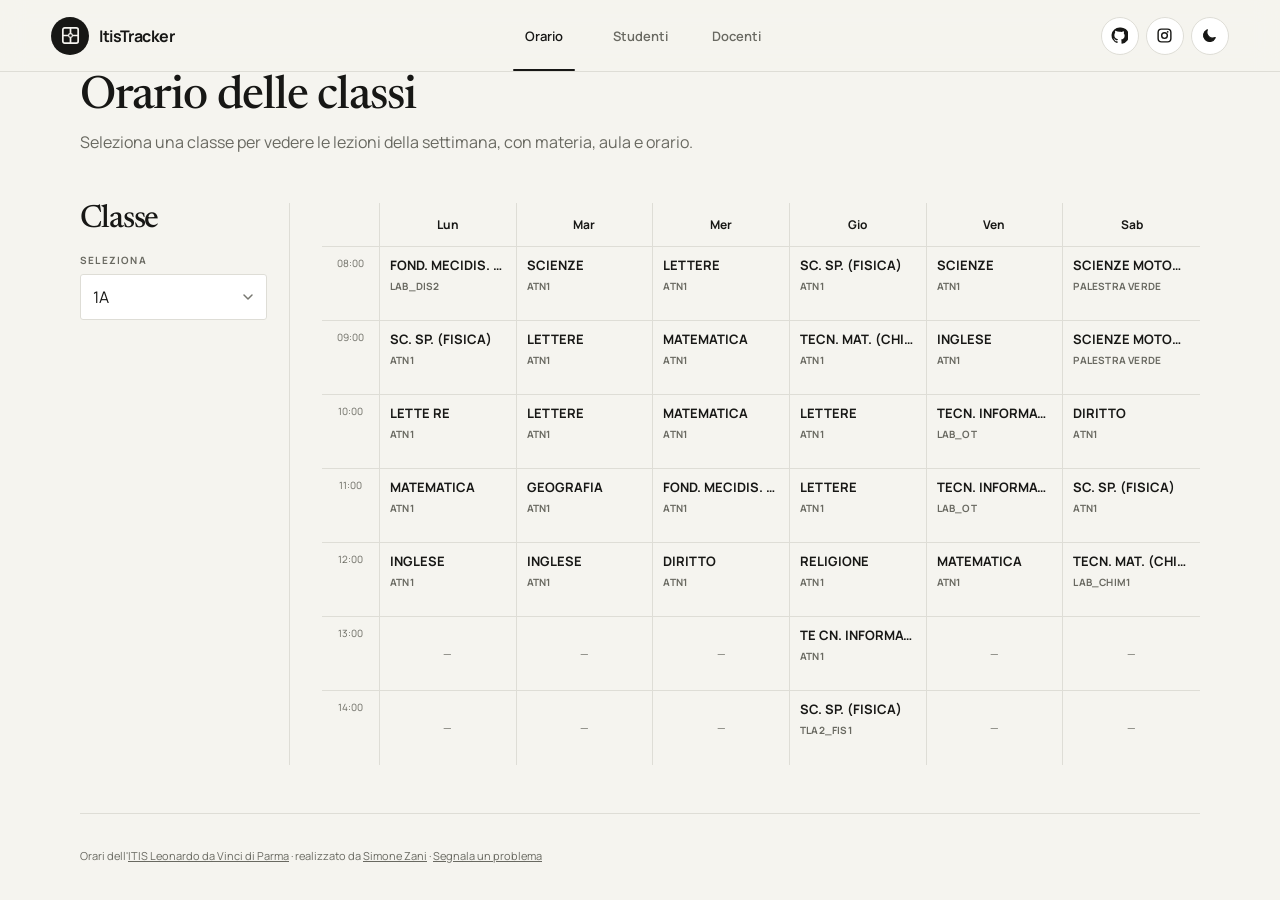
==== commit 415c4906: "Semplifica il titolo e aggiungi la mail per le segnalazioni" ====
--- a/index.html
+++ b/index.html
@@ -4,7 +4,7 @@
   <meta charset="utf-8">
   <meta name="viewport" content="width=device-width, initial-scale=1">
   <meta name="theme-color" content="#f5f4ef">
-  <title>ItisTracker — Orari classi ITIS Parma</title>
+  <title>ItisTracker</title>
   <meta name="description" content="ItisTracker: orari online dell'ITIS Leonardo da Vinci di Parma. Consulta l'orario settimanale di qualsiasi classe, con materia, aula e orario.">
   <meta name="robots" content="index, follow">
   <meta name="keywords" content="ItisTracker, ITIS Parma, ITIS Leonardo da Vinci Parma, orari scolastici Parma, orario classi, studenti, docenti">
@@ -70,7 +70,7 @@
   </main>
 
   <footer>
-    <span>Orari dell'<a href="https://itis.pr.it/" target="_blank" rel="noopener noreferrer">ITIS Leonardo da Vinci di Parma</a> · realizzato da <a href="https://github.com/simossz" target="_blank" rel="noopener noreferrer">Simone Zani</a></span>
+    <span>Orari dell'<a href="https://itis.pr.it/" target="_blank" rel="noopener noreferrer">ITIS Leonardo da Vinci di Parma</a> · realizzato da <a href="https://github.com/simossz" target="_blank" rel="noopener noreferrer">Simone Zani</a> · <a href="mailto:support@itistracker.it">Segnala un problema</a></span>
   </footer>
   <script src="/js/app.js"></script>
 </body>
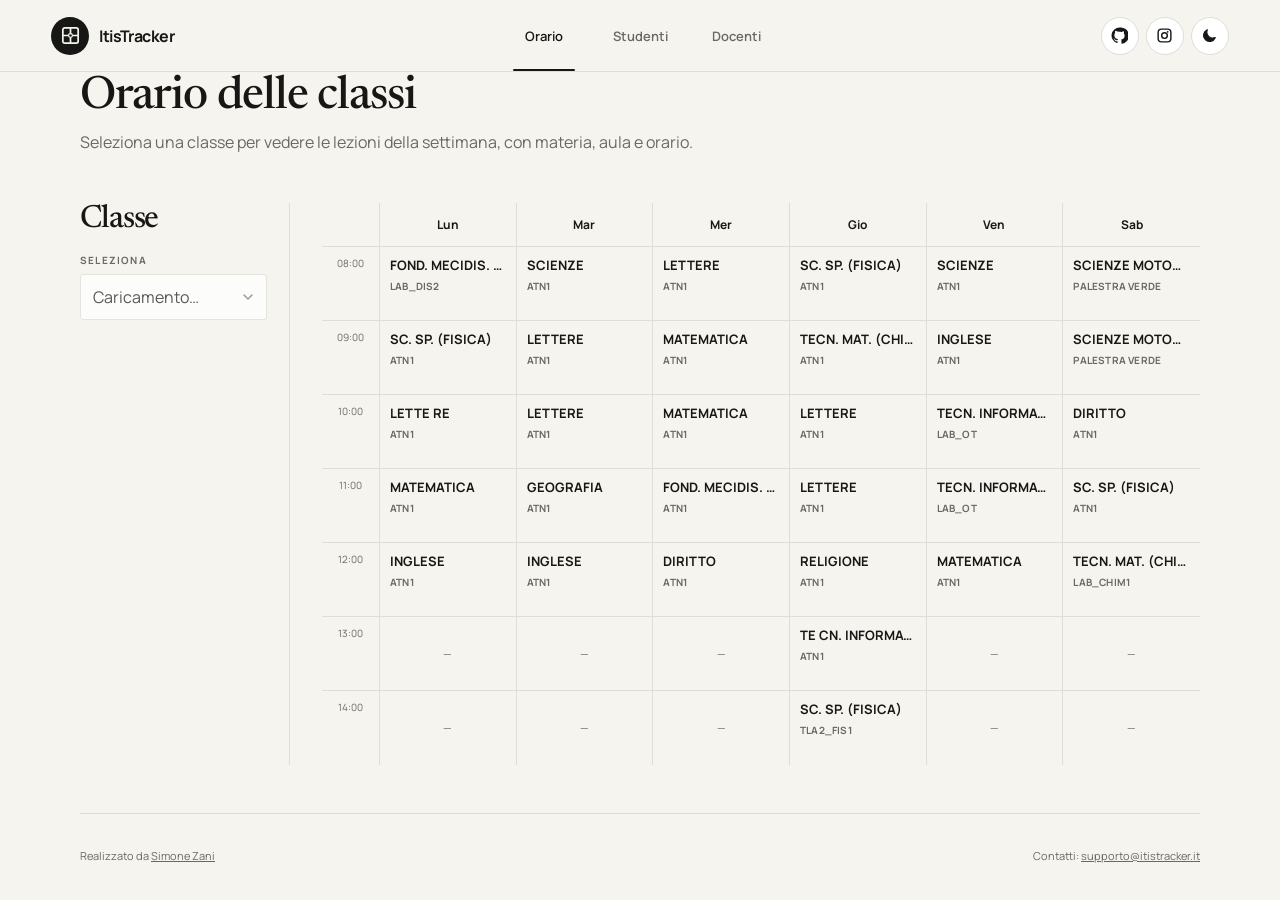
==== commit 00b19cff: "Versiona CSS e JS per evitare dati non disponibili" ====
--- a/index.html
+++ b/index.html
@@ -3,75 +3,14 @@
 <head>
   <meta charset="utf-8">
   <meta name="viewport" content="width=device-width, initial-scale=1">
-  <meta name="theme-color" content="#f5f4ef">
   <title>ItisTracker</title>
-  <meta name="description" content="ItisTracker: orari online dell'ITIS Leonardo da Vinci di Parma. Consulta l'orario settimanale di qualsiasi classe, con materia, aula e orario.">
-  <meta name="robots" content="index, follow">
-  <meta name="keywords" content="ItisTracker, ITIS Parma, ITIS Leonardo da Vinci Parma, orari scolastici Parma, orario classi, studenti, docenti">
-  <link rel="canonical" href="https://itis.simocode.xyz/">
-  <meta property="og:type" content="website">
-  <meta property="og:site_name" content="ItisTracker">
-  <meta property="og:locale" content="it_IT">
-  <meta property="og:title" content="ItisTracker — Orari classi ITIS Parma">
-  <meta property="og:description" content="ItisTracker: orari online dell'ITIS Leonardo da Vinci di Parma. Consulta l'orario settimanale di qualsiasi classe, con materia, aula e orario.">
-  <meta property="og:url" content="https://itis.simocode.xyz/">
-  <meta name="twitter:card" content="summary">
-  <meta name="twitter:title" content="ItisTracker — Orari classi ITIS Parma">
-  <meta name="twitter:description" content="ItisTracker: orari online dell'ITIS Leonardo da Vinci di Parma. Consulta l'orario settimanale di qualsiasi classe, con materia, aula e orario.">
-  <link rel="preconnect" href="https://fonts.googleapis.com">
-  <link rel="preconnect" href="https://fonts.gstatic.com" crossorigin>
-  <link href="https://fonts.googleapis.com/css2?family=Manrope:wght@400;500;600;700&family=Newsreader:opsz,wght@6..72,500&display=swap" rel="stylesheet">
-  <link rel="icon" href="data:image/svg+xml,%3Csvg xmlns='http://www.w3.org/2000/svg' viewBox='0 0 64 64'%3E%3Crect width='64' height='64' rx='32' fill='%23171715'/%3E%3Crect x='16' y='16' width='32' height='32' rx='4' fill='none' stroke='%23fff' stroke-width='4'/%3E%3Cpath d='M16 32h32M32 16v32' stroke='%23fff' stroke-width='4'/%3E%3Ccircle cx='32' cy='32' r='4' fill='%23171715' stroke='%23fff' stroke-width='3'/%3E%3C/svg%3E">
-  <link rel="stylesheet" href="/css/style.css">
-  <script type="application/ld+json">{"@context": "https://schema.org", "@type": "WebSite", "name": "ItisTracker", "url": "https://itis.simocode.xyz/", "description": "Orari online dell'ITIS Leonardo da Vinci di Parma: classi, studenti e docenti.", "inLanguage": "it", "publisher": {"@type": "EducationalOrganization", "name": "ITIS Leonardo da Vinci", "address": {"@type": "PostalAddress", "addressLocality": "Parma", "addressCountry": "IT"}}, "potentialAction": {"@type": "SearchAction", "target": "https://itis.simocode.xyz/studenti/?q={search_term_string}", "query-input": "required name=search_term_string"}}</script>
-  <script type="application/ld+json">{"@context": "https://schema.org", "@type": "FAQPage", "mainEntity": [{"@type": "Question", "name": "Come vedo l'orario di una classe dell'ITIS di Parma?", "acceptedAnswer": {"@type": "Answer", "text": "Apri ItisTracker, scegli la classe dal menu e visualizza l'orario settimanale con materie, aule e orari."}}, {"@type": "Question", "name": "Posso cercare uno studente o un docente dell'ITIS Parma?", "acceptedAnswer": {"@type": "Answer", "text": "Sì: usa la pagina Studenti o Docenti, scrivi almeno due lettere e seleziona il nome per vedere l'orario."}}, {"@type": "Question", "name": "Dove si trova l'ITIS Leonardo da Vinci di Parma?", "acceptedAnswer": {"@type": "Answer", "text": "L'ITIS Leonardo da Vinci si trova a Parma. Il sito ufficiale è itis.pr.it."}}]}</script>
+  <meta http-equiv="refresh" content="0; url=/orario/">
+  <link rel="canonical" href="https://itistracker.it/orario/">
+  <meta name="robots" content="noindex">
+  <link rel="stylesheet" href="/css/style.css?v={BUILD_VERSION}">
+  <script>location.replace('/orario/');</script>
 </head>
-<body data-page="orario">  <header class="masthead">
-    <a class="brand" href="/" aria-label="ItisTracker, inizio">
-      <span class="brand-mark" aria-hidden="true"><svg viewBox="0 0 24 24" fill="none" aria-hidden="true">
-          <rect x="4" y="4" width="16" height="16" rx="2" stroke-width="1.8"/>
-          <path d="M4 12h16M12 4v16" stroke-width="1.8"/>
-          <circle cx="12" cy="12" r="2" fill="var(--ink)" stroke="var(--bg)" stroke-width="1.2"/>
-        </svg></span>
-      <span class="brand-name">ItisTracker</span>
-    </a>
-    <nav class="nav" aria-label="Navigazione principale">
-      <a href="/orario/" aria-current="page">Orario</a>
-      <a href="/studenti/">Studenti</a>
-      <a href="/docenti/">Docenti</a>
-    </nav>
-    <div class="header-tools">
-      <a class="icon-button" href="https://github.com/simossz" target="_blank" rel="noopener noreferrer" aria-label="GitHub simossz" title="GitHub"><svg viewBox="0 0 24 24" aria-hidden="true"><path d="M12 .7a11.3 11.3 0 0 0-3.57 22c.57.1.78-.24.78-.54v-2.1c-3.18.69-3.85-1.35-3.85-1.35-.52-1.32-1.27-1.67-1.27-1.67-1.04-.71.08-.7.08-.7 1.15.08 1.75 1.18 1.75 1.18 1.02 1.75 2.67 1.24 3.32.95.1-.74.4-1.24.72-1.53-2.54-.29-5.21-1.27-5.21-5.65 0-1.25.44-2.27 1.17-3.07-.12-.29-.51-1.45.11-3.02 0 0 .96-.31 3.12 1.17A10.9 10.9 0 0 1 12 6.78c.97 0 1.94.13 2.85.38 2.16-1.48 3.12-1.17 3.12-1.17.62 1.57.23 2.73.11 3.02.73.8 1.17 1.82 1.17 3.07 0 4.39-2.68 5.36-5.23 5.64.41.36.78 1.06.78 2.14v3.17c0 .3.21.65.79.54A11.3 11.3 0 0 0 12 .7Z"/></svg></a>
-    <a class="icon-button" href="https://instagram.com/21.simooo" target="_blank" rel="noopener noreferrer" aria-label="Instagram 21.simooo" title="Instagram"><svg viewBox="0 0 24 24" aria-hidden="true"><path d="M7.8 2h8.4A5.8 5.8 0 0 1 22 7.8v8.4a5.8 5.8 0 0 1-5.8 5.8H7.8A5.8 5.8 0 0 1 2 16.2V7.8A5.8 5.8 0 0 1 7.8 2Zm-.2 2A3.6 3.6 0 0 0 4 7.6v8.8A3.6 3.6 0 0 0 7.6 20h8.8a3.6 3.6 0 0 0 3.6-3.6V7.6A3.6 3.6 0 0 0 16.4 4H7.6Zm8.9 1.5a1.25 1.25 0 1 1 0 2.5 1.25 1.25 0 0 1 0-2.5ZM12 7a5 5 0 1 1 0 10 5 5 0 0 1 0-10Zm0 2a3 3 0 1 0 0 6 3 3 0 0 0 0-6Z"/></svg></a>
-      <button class="icon-button" id="theme-toggle" type="button" aria-label="Attiva tema scuro" title="Tema">
-        <svg class="theme-icon" viewBox="0 0 24 24" fill="none" aria-hidden="true"></svg>
-      </button>
-    </div>
-  </header>
-  <div class="mobile-social" aria-label="Social">
-    <a class="icon-button" href="https://github.com/simossz" target="_blank" rel="noopener noreferrer" aria-label="GitHub simossz" title="GitHub"><svg viewBox="0 0 24 24" aria-hidden="true"><path d="M12 .7a11.3 11.3 0 0 0-3.57 22c.57.1.78-.24.78-.54v-2.1c-3.18.69-3.85-1.35-3.85-1.35-.52-1.32-1.27-1.67-1.27-1.67-1.04-.71.08-.7.08-.7 1.15.08 1.75 1.18 1.75 1.18 1.02 1.75 2.67 1.24 3.32.95.1-.74.4-1.24.72-1.53-2.54-.29-5.21-1.27-5.21-5.65 0-1.25.44-2.27 1.17-3.07-.12-.29-.51-1.45.11-3.02 0 0 .96-.31 3.12 1.17A10.9 10.9 0 0 1 12 6.78c.97 0 1.94.13 2.85.38 2.16-1.48 3.12-1.17 3.12-1.17.62 1.57.23 2.73.11 3.02.73.8 1.17 1.82 1.17 3.07 0 4.39-2.68 5.36-5.23 5.64.41.36.78 1.06.78 2.14v3.17c0 .3.21.65.79.54A11.3 11.3 0 0 0 12 .7Z"/></svg></a>
-    <a class="icon-button" href="https://instagram.com/21.simooo" target="_blank" rel="noopener noreferrer" aria-label="Instagram 21.simooo" title="Instagram"><svg viewBox="0 0 24 24" aria-hidden="true"><path d="M7.8 2h8.4A5.8 5.8 0 0 1 22 7.8v8.4a5.8 5.8 0 0 1-5.8 5.8H7.8A5.8 5.8 0 0 1 2 16.2V7.8A5.8 5.8 0 0 1 7.8 2Zm-.2 2A3.6 3.6 0 0 0 4 7.6v8.8A3.6 3.6 0 0 0 7.6 20h8.8a3.6 3.6 0 0 0 3.6-3.6V7.6A3.6 3.6 0 0 0 16.4 4H7.6Zm8.9 1.5a1.25 1.25 0 1 1 0 2.5 1.25 1.25 0 0 1 0-2.5ZM12 7a5 5 0 1 1 0 10 5 5 0 0 1 0-10Zm0 2a3 3 0 1 0 0 6 3 3 0 0 0 0-6Z"/></svg></a>
-  </div>
-
-  <main id="main">
-    <section class="page-head">
-      <h1>Orario delle classi</h1>
-      <p>Seleziona una classe per vedere le lezioni della settimana, con materia, aula e orario.</p>
-    </section>
-    <section class="view active" id="class-view">
-      <div class="workspace">
-        <aside class="side">
-          <h2>Classe</h2>
-          <div class="field"><label for="class-select">Seleziona</label><select id="class-select" disabled><option>Caricamento…</option></select></div>
-        </aside>
-        <div class="content" id="schedule-wrap"><div class="empty">Caricamento orario…</div></div>
-      </div>
-    </section>
-  </main>
-
-  <footer>
-    <span>Orari dell'<a href="https://itis.pr.it/" target="_blank" rel="noopener noreferrer">ITIS Leonardo da Vinci di Parma</a> · realizzato da <a href="https://github.com/simossz" target="_blank" rel="noopener noreferrer">Simone Zani</a> · <a href="mailto:support@itistracker.it">Segnala un problema</a></span>
-  </footer>
-  <script src="/js/app.js"></script>
+<body data-page="orario">
+  <main id="main"><section class="page-head"><h1>ItisTracker</h1><p><a href="/orario/">Vai all'orario delle classi</a></p></section></main>
 </body>
 </html>
